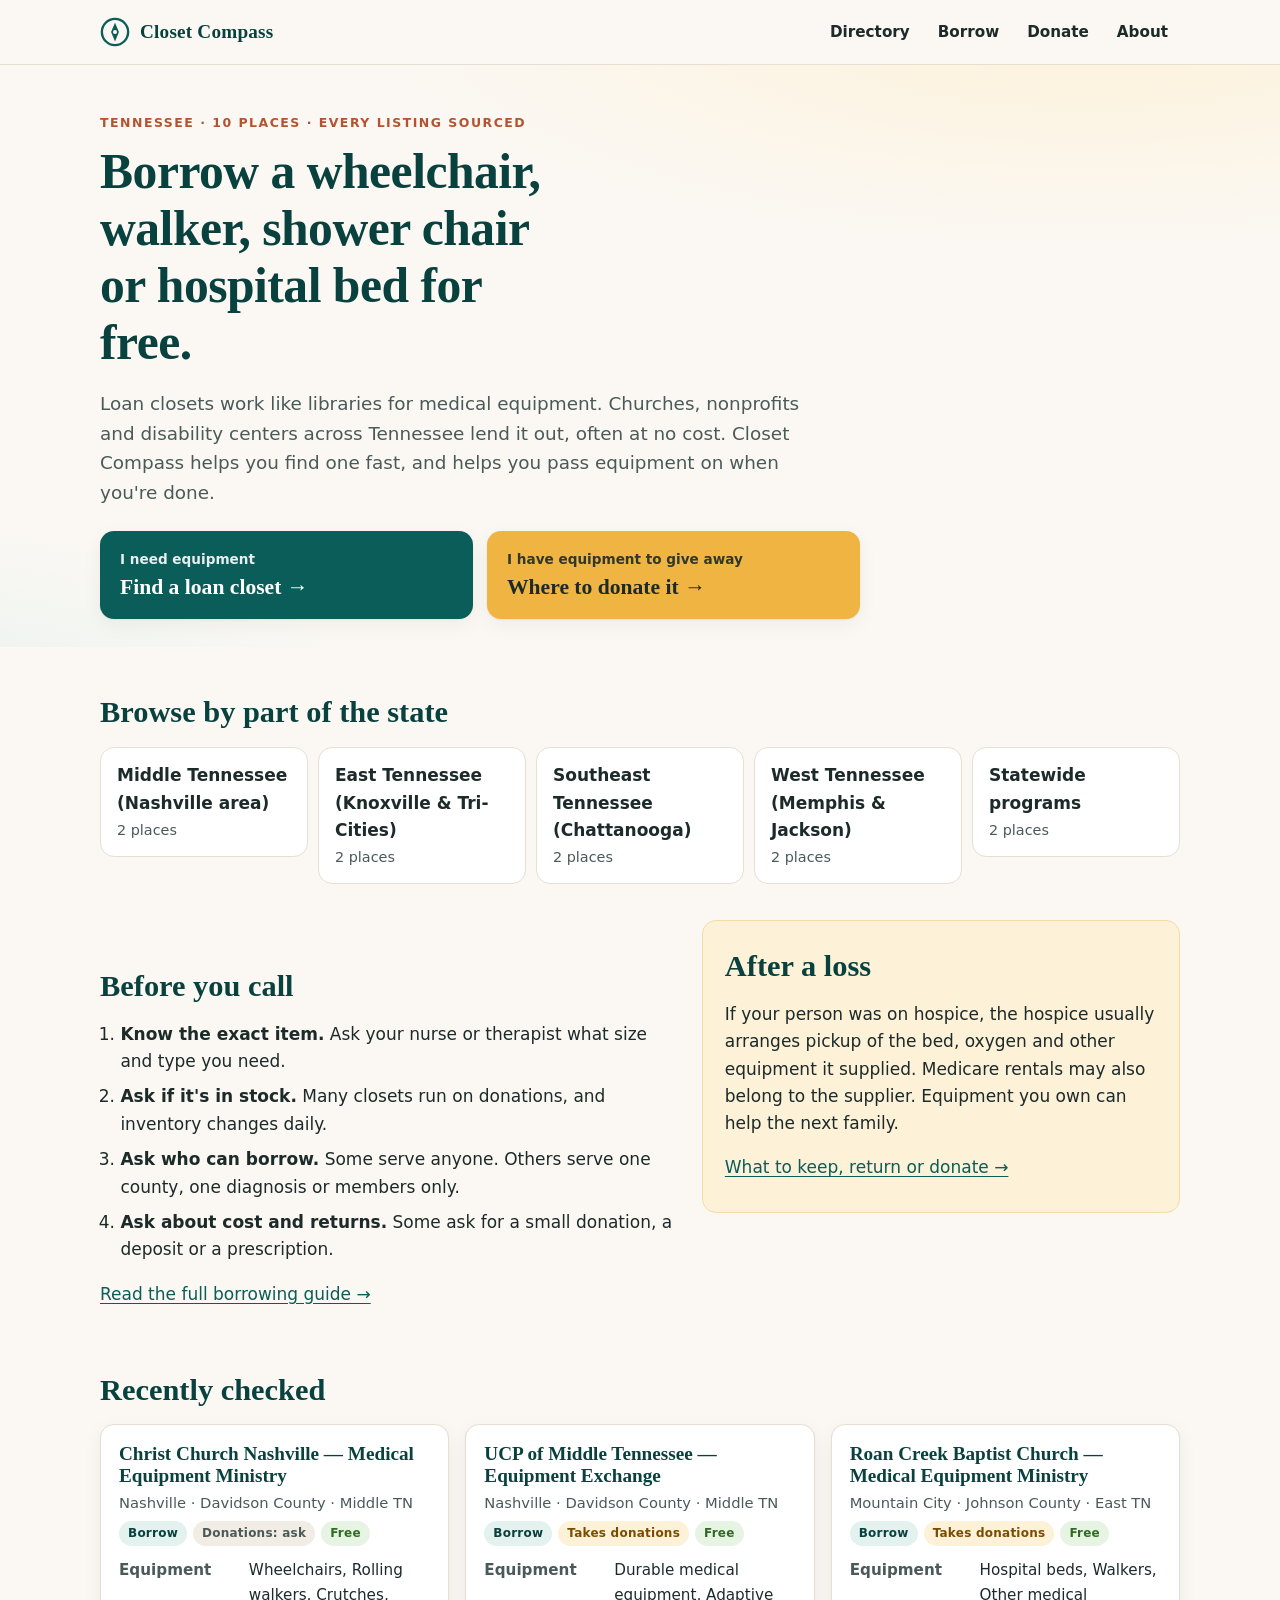
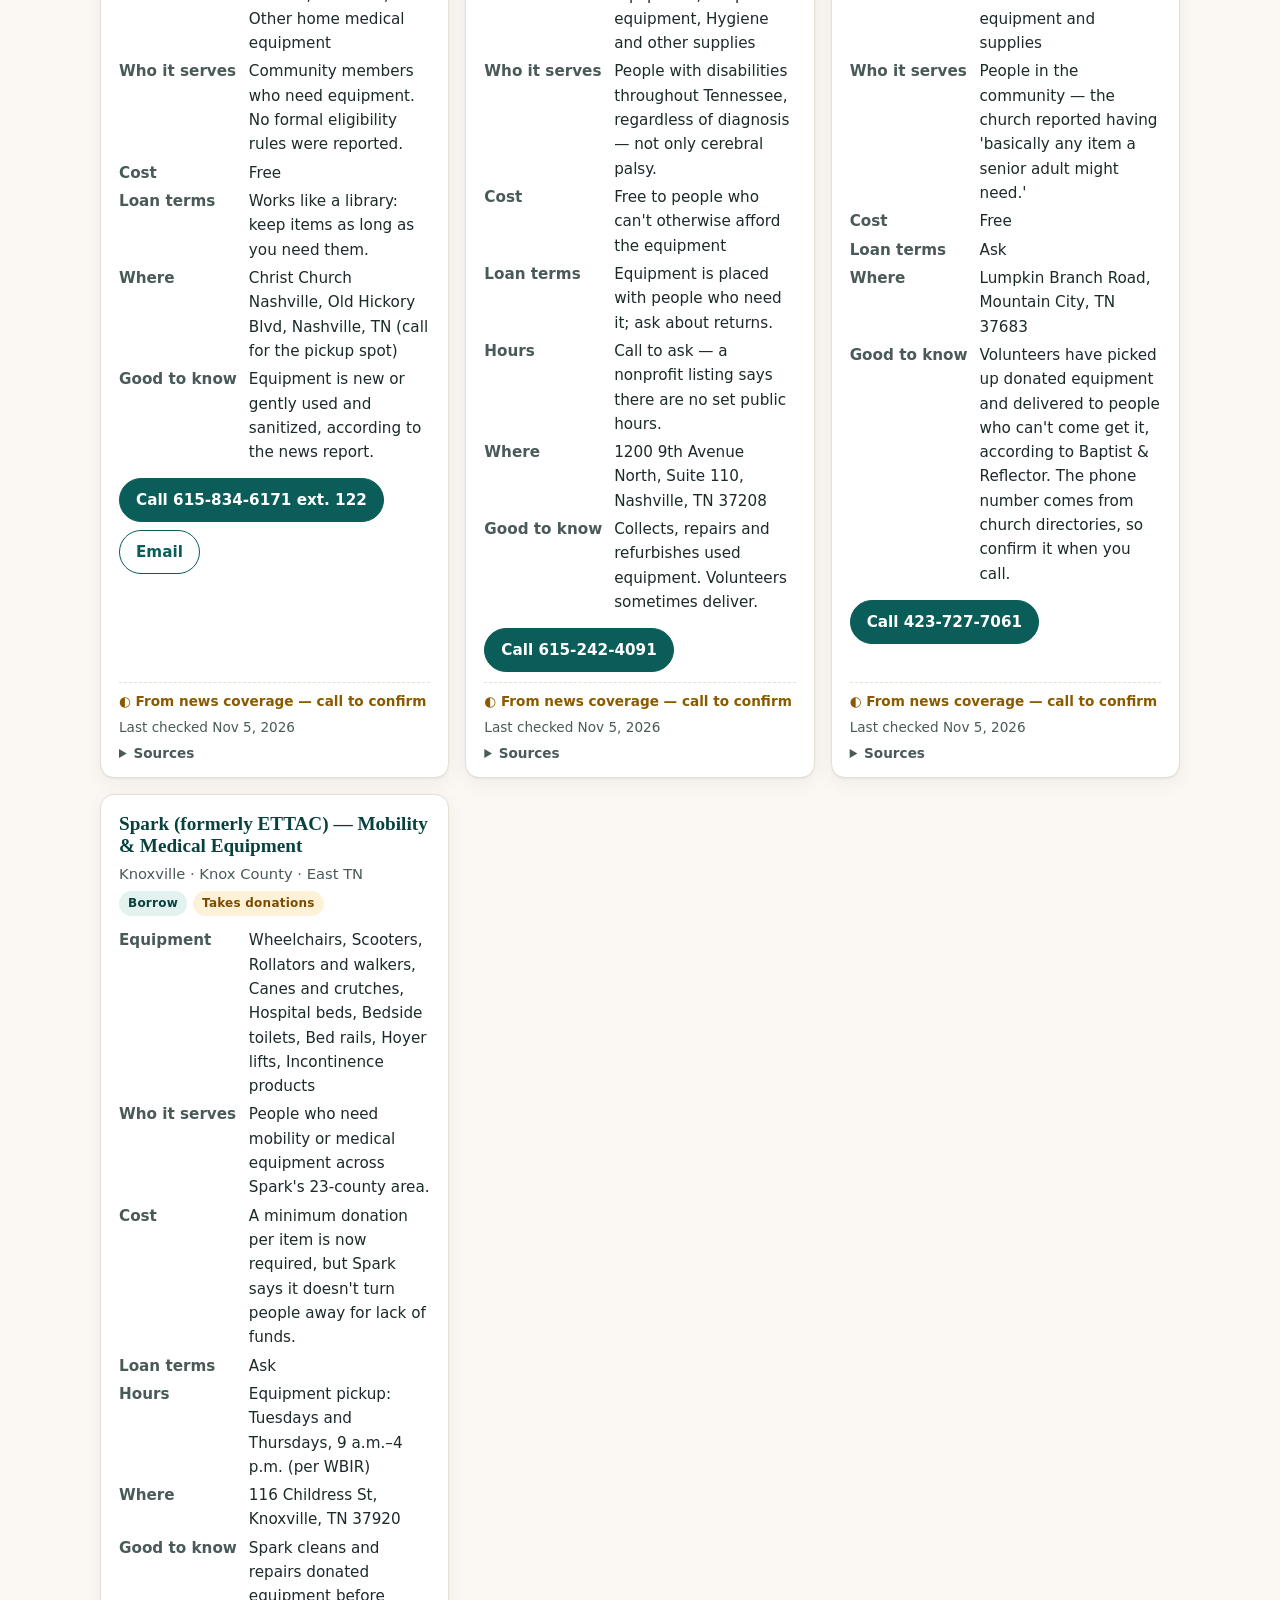
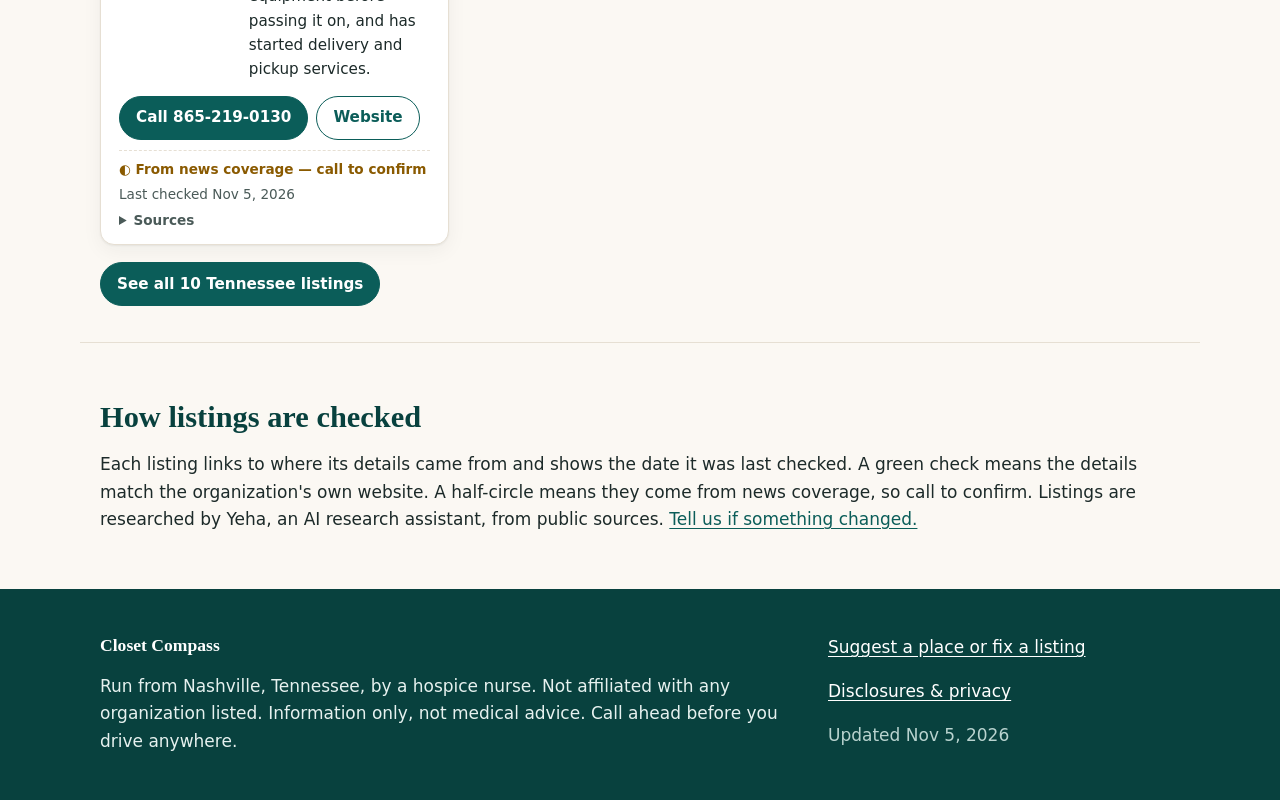
==== docs/index.html @ cf638378 "Launch Closet Compass: Tennessee directory, two guides, Yeha's operating manual Co-Authored-By: Clau" ====
<!DOCTYPE html>
<html lang="en-US">
<head>
  <meta charset="utf-8">
  <meta name="viewport" content="width=device-width, initial-scale=1">
  <title>Closet Compass — Borrow or donate medical equipment in Tennessee — free.</title>
  <meta name="description" content="A free, source-checked directory of Tennessee loan closets where you can borrow wheelchairs, walkers, shower chairs and hospital beds, plus where to donate equipment you no longer need.">
  <link rel="canonical" href="http://localhost:8000/">
  <meta property="og:type" content="website">
  <meta property="og:title" content="Closet Compass">
  <meta property="og:description" content="A free, source-checked directory of Tennessee loan closets where you can borrow wheelchairs, walkers, shower chairs and hospital beds, plus where to donate equipment you no longer need.">
  <meta property="og:url" content="http://localhost:8000/">
  <meta property="og:site_name" content="Closet Compass">
  <meta name="theme-color" content="#0b5d59">
  
  <link rel="icon" href="/static/favicon.svg" type="image/svg+xml">
  <link rel="stylesheet" href="/static/style.css?v=0f59dc75">
  
  
</head>
<body>
  <a class="skip" href="#main">Skip to content</a>
  <header class="site-header">
    <div class="wrap header-row">
      <a class="brand" href="/" aria-label="Closet Compass home">
        <svg class="brand-mark" viewBox="0 0 32 32" aria-hidden="true"><circle cx="16" cy="16" r="14" fill="none" stroke="currentColor" stroke-width="2.5"/><path d="M16 6l4.2 10L16 26l-4.2-10z" fill="currentColor"/><circle cx="16" cy="16" r="2.2" fill="#fbf8f3"/></svg>
        <span>Closet Compass</span>
      </a>
      <nav class="site-nav" aria-label="Main">
        <a href="/tennessee/">Directory</a>
        <a href="/guides/borrow-medical-equipment-free/">Borrow</a>
        <a href="/guides/medical-equipment-after-a-death/">Donate</a>
        <a href="/about/">About</a>
      </nav>
    </div>
  </header>

  <main id="main">
    
<section class="hero">
  <div class="wrap">
    <p class="eyebrow">Tennessee · 10 places · every listing sourced</p>
    <h1>Borrow a wheelchair, walker, shower chair or hospital bed for free.</h1>
    <p class="lede">Loan closets work like libraries for medical equipment. Churches, nonprofits and disability centers across Tennessee lend it out, often at no cost. Closet Compass helps you find one fast, and helps you pass equipment on when you're done.</p>
    <div class="hero-paths">
      <a class="path-card" href="/tennessee/">
        <span class="path-kicker">I need equipment</span>
        <span class="path-title">Find a loan closet →</span>
      </a>
      <a class="path-card path-donate" href="/guides/medical-equipment-after-a-death/">
        <span class="path-kicker">I have equipment to give away</span>
        <span class="path-title">Where to donate it →</span>
      </a>
    </div>
  </div>
</section>

<section class="wrap section">
  <h2>Browse by part of the state</h2>
  <ul class="region-grid">
    
    <li><a class="region-link" href="/tennessee/#region-middle"><strong>Middle Tennessee (Nashville area)</strong><span>2 places</span></a></li>
    
    <li><a class="region-link" href="/tennessee/#region-east"><strong>East Tennessee (Knoxville &amp; Tri-Cities)</strong><span>2 places</span></a></li>
    
    <li><a class="region-link" href="/tennessee/#region-southeast"><strong>Southeast Tennessee (Chattanooga)</strong><span>2 places</span></a></li>
    
    <li><a class="region-link" href="/tennessee/#region-west"><strong>West Tennessee (Memphis &amp; Jackson)</strong><span>2 places</span></a></li>
    
    <li><a class="region-link" href="/tennessee/#region-statewide"><strong>Statewide programs</strong><span>2 places</span></a></li>
    
  </ul>
</section>

<section class="wrap section two-col">
  <div>
    <h2>Before you call</h2>
    <ol class="steps">
      <li><strong>Know the exact item.</strong> Ask your nurse or therapist what size and type you need.</li>
      <li><strong>Ask if it's in stock.</strong> Many closets run on donations, and inventory changes daily.</li>
      <li><strong>Ask who can borrow.</strong> Some serve anyone. Others serve one county, one diagnosis or members only.</li>
      <li><strong>Ask about cost and returns.</strong> Some ask for a small donation, a deposit or a prescription.</li>
    </ol>
    <p><a href="/guides/borrow-medical-equipment-free/">Read the full borrowing guide →</a></p>
  </div>
  <div class="callout">
    <h2>After a loss</h2>
    <p>If your person was on hospice, the hospice usually arranges pickup of the bed, oxygen and other equipment it supplied. Medicare rentals may also belong to the supplier. Equipment you own can help the next family.</p>
    <p><a href="/guides/medical-equipment-after-a-death/">What to keep, return or donate →</a></p>
  </div>
</section>

<section class="wrap section">
  <h2>Recently checked</h2>
  <div class="card-grid">
    <article class="card listing" id="christ-church-nashville" data-region="middle" data-offers="borrow" data-text="christ church nashville — medical equipment ministry nashville davidson wheelchairs rolling walkers crutches other home medical equipment">
  <header>
    <h3>Christ Church Nashville — Medical Equipment Ministry</h3>
    <p class="where">Nashville · Davidson County · Middle TN</p>
    <p class="badges">
      <span class="badge badge-borrow">Borrow</span>
      <span class="badge badge-ask">Donations: ask</span>
      <span class="badge badge-free">Free</span>
    </p>
  </header>
  <dl class="facts">
    <dt>Equipment</dt><dd>Wheelchairs, Rolling walkers, Crutches, Other home medical equipment</dd>
    <dt>Who it serves</dt><dd>Community members who need equipment. No formal eligibility rules were reported.</dd>
    <dt>Cost</dt><dd>Free</dd>
    <dt>Loan terms</dt><dd>Works like a library: keep items as long as you need them.</dd>
    
    <dt>Where</dt><dd>Christ Church Nashville, Old Hickory Blvd, Nashville, TN (call for the pickup spot)</dd>
    <dt>Good to know</dt><dd>Equipment is new or gently used and sanitized, according to the news report.</dd>
  </dl>
  <p class="actions">
    <a class="btn btn-primary" href="tel:6158346171,122">Call 615-834-6171 ext. 122</a>
    <a class="btn" href="mailto:medicalequipment@ccnash.org">Email</a>
    
  </p>
  <footer class="provenance">
    <span class="conf conf-news" title="Details come from a news story; call to confirm">◐ From news coverage — call to confirm</span>

    <span class="checked">Last checked Nov 5, 2026</span>
    <details>
      <summary>Sources</summary>
      <ul><li><a href="https://www.newschannel5.com/news/free-medical-equipment-library-helps-nashville-community-in-need" rel="noopener">NewsChannel 5 (WTVF): Free medical equipment &#39;library&#39; helps Nashville community in need (Aug 16, 2025)</a></li></ul>
    </details>
  </footer>
</article><article class="card listing" id="ucp-middle-tennessee" data-region="middle" data-offers="borrow donate" data-text="ucp of middle tennessee — equipment exchange nashville davidson durable medical equipment adaptive equipment hygiene and other supplies">
  <header>
    <h3>UCP of Middle Tennessee — Equipment Exchange</h3>
    <p class="where">Nashville · Davidson County · Middle TN</p>
    <p class="badges">
      <span class="badge badge-borrow">Borrow</span>
      <span class="badge badge-donate">Takes donations</span>
      <span class="badge badge-free">Free</span>
    </p>
  </header>
  <dl class="facts">
    <dt>Equipment</dt><dd>Durable medical equipment, Adaptive equipment, Hygiene and other supplies</dd>
    <dt>Who it serves</dt><dd>People with disabilities throughout Tennessee, regardless of diagnosis — not only cerebral palsy.</dd>
    <dt>Cost</dt><dd>Free to people who can&#39;t otherwise afford the equipment</dd>
    <dt>Loan terms</dt><dd>Equipment is placed with people who need it; ask about returns.</dd>
    <dt>Hours</dt><dd>Call to ask — a nonprofit listing says there are no set public hours.</dd>
    <dt>Where</dt><dd>1200 9th Avenue North, Suite 110, Nashville, TN 37208</dd>
    <dt>Good to know</dt><dd>Collects, repairs and refurbishes used equipment. Volunteers sometimes deliver.</dd>
  </dl>
  <p class="actions">
    <a class="btn btn-primary" href="tel:6152424091">Call 615-242-4091</a>
    
    
  </p>
  <footer class="provenance">
    <span class="conf conf-news" title="Details come from a news story; call to confirm">◐ From news coverage — call to confirm</span>

    <span class="checked">Last checked Nov 5, 2026</span>
    <details>
      <summary>Sources</summary>
      <ul><li><a href="https://newschannel5.com/talk-of-the-town/the-most-asked-about-ms-cheap-segment" rel="noopener">NewsChannel 5: UCP Equipment Exchange (Ms. Cheap segment)</a></li><li><a href="https://states.aarp.org/tn-crutches" rel="noopener">AARP Tennessee: Recycle Your Old Medical Equipment</a></li><li><a href="https://www.causeiq.com/organizations/united-cerebral-palsy-of-middle-tennessee,581663741/" rel="noopener">Cause IQ: United Cerebral Palsy of Middle Tennessee (IRS filing data)</a></li><li><a href="https://givingconnection-production.herokuapp.com/locations/570" rel="noopener">GivingConnection: United Cerebral Palsy of Middle TN (listing not yet verified by the nonprofit)</a></li></ul>
    </details>
  </footer>
</article><article class="card listing" id="roan-creek-baptist-mountain-city" data-region="east" data-offers="borrow donate" data-text="roan creek baptist church — medical equipment ministry mountain city johnson hospital beds walkers other medical equipment and supplies">
  <header>
    <h3>Roan Creek Baptist Church — Medical Equipment Ministry</h3>
    <p class="where">Mountain City · Johnson County · East TN</p>
    <p class="badges">
      <span class="badge badge-borrow">Borrow</span>
      <span class="badge badge-donate">Takes donations</span>
      <span class="badge badge-free">Free</span>
    </p>
  </header>
  <dl class="facts">
    <dt>Equipment</dt><dd>Hospital beds, Walkers, Other medical equipment and supplies</dd>
    <dt>Who it serves</dt><dd>People in the community — the church reported having &#39;basically any item a senior adult might need.&#39;</dd>
    <dt>Cost</dt><dd>Free</dd>
    <dt>Loan terms</dt><dd>Ask</dd>
    
    <dt>Where</dt><dd>Lumpkin Branch Road, Mountain City, TN 37683</dd>
    <dt>Good to know</dt><dd>Volunteers have picked up donated equipment and delivered to people who can&#39;t come get it, according to Baptist &amp; Reflector. The phone number comes from church directories, so confirm it when you call.</dd>
  </dl>
  <p class="actions">
    <a class="btn btn-primary" href="tel:4237277061">Call 423-727-7061</a>
    
    
  </p>
  <footer class="provenance">
    <span class="conf conf-news" title="Details come from a news story; call to confirm">◐ From news coverage — call to confirm</span>

    <span class="checked">Last checked Nov 5, 2026</span>
    <details>
      <summary>Sources</summary>
      <ul><li><a href="https://baptistandreflector.org/churchs-medical-equipment-ministry-is-god-sent" rel="noopener">Baptist &amp; Reflector: Church&#39;s medical equipment ministry is &#39;God-sent&#39; (Nov 11, 2024)</a></li><li><a href="https://churcheslist.com/roan-creek-baptist-church" rel="noopener">Church directory listing for Roan Creek Baptist Church</a></li></ul>
    </details>
  </footer>
</article><article class="card listing" id="spark-knoxville" data-region="east" data-offers="borrow donate" data-text="spark (formerly ettac) — mobility &amp; medical equipment knoxville knox wheelchairs scooters rollators and walkers canes and crutches hospital beds bedside toilets bed rails hoyer lifts incontinence products">
  <header>
    <h3>Spark (formerly ETTAC) — Mobility &amp; Medical Equipment</h3>
    <p class="where">Knoxville · Knox County · East TN</p>
    <p class="badges">
      <span class="badge badge-borrow">Borrow</span>
      <span class="badge badge-donate">Takes donations</span>
      
    </p>
  </header>
  <dl class="facts">
    <dt>Equipment</dt><dd>Wheelchairs, Scooters, Rollators and walkers, Canes and crutches, Hospital beds, Bedside toilets, Bed rails, Hoyer lifts, Incontinence products</dd>
    <dt>Who it serves</dt><dd>People who need mobility or medical equipment across Spark&#39;s 23-county area.</dd>
    <dt>Cost</dt><dd>A minimum donation per item is now required, but Spark says it doesn&#39;t turn people away for lack of funds.</dd>
    <dt>Loan terms</dt><dd>Ask</dd>
    <dt>Hours</dt><dd>Equipment pickup: Tuesdays and Thursdays, 9 a.m.–4 p.m. (per WBIR)</dd>
    <dt>Where</dt><dd>116 Childress St, Knoxville, TN 37920</dd>
    <dt>Good to know</dt><dd>Spark cleans and repairs donated equipment before passing it on, and has started delivery and pickup services.</dd>
  </dl>
  <p class="actions">
    <a class="btn btn-primary" href="tel:8652190130">Call 865-219-0130</a>
    
    <a class="btn" href="https://www.sparktn.org/" rel="noopener">Website</a>
  </p>
  <footer class="provenance">
    <span class="conf conf-news" title="Details come from a news story; call to confirm">◐ From news coverage — call to confirm</span>

    <span class="checked">Last checked Nov 5, 2026</span>
    <details>
      <summary>Sources</summary>
      <ul><li><a href="https://wbir.com/article/life/heartwarming/spark-mobility-expands-mission/51-a130d41f-566b-4e42-9097-07a4de8e8160" rel="noopener">WBIR: Spark mobility expands mission</a></li><li><a href="https://news.yahoo.com/shopper-blog-plan-may-not-175148080.html?fr=sycsrp_catchall" rel="noopener">Knoxville News Sentinel (via Yahoo): Spark phone and South Knoxville office</a></li><li><a href="https://ofccp-apps.dol.gov/node/326102" rel="noopener">U.S. Department of Labor directory listing: Spark formerly ETTAC (address, phone, website)</a></li></ul>
    </details>
  </footer>
</article>
  </div>
  <p><a class="btn btn-primary" href="/tennessee/">See all 10 Tennessee listings</a></p>
</section>

<section class="wrap section trust">
  <h2>How listings are checked</h2>
  <p>Each listing links to where its details came from and shows the date it was last checked. A green check means the details match the organization's own website. A half-circle means they come from news coverage, so call to confirm. Listings are researched by Yeha, an AI research assistant, from public sources. <a href="/suggest/">Tell us if something changed.</a></p>
</section>

  </main>

  <footer class="site-footer">
    <div class="wrap footer-grid">
      <div>
        <p class="footer-brand">Closet Compass</p>
        <p>Run from Nashville, Tennessee, by a hospice nurse. Not affiliated with any organization listed. Information only, not medical advice. Call ahead before you drive anywhere.</p>
      </div>
      <div>
        <p><a href="/suggest/">Suggest a place or fix a listing</a></p>
        <p><a href="/disclosures/">Disclosures &amp; privacy</a></p>
        <p class="muted">Updated Nov 5, 2026</p>
      </div>
    </div>
  </footer>
  
</body>
</html>
---- static/style.css ----
/* Closet Compass — warm, calm, readable on a phone in a hospital hallway. */
:root {
  --ink: #1c2a29;
  --ink-soft: #4a5a58;
  --paper: #fbf8f3;
  --card: #ffffff;
  --line: #e6dfd3;
  --teal: #0b5d59;
  --teal-deep: #08413e;
  --teal-wash: #e3f1ef;
  --marigold: #f0b443;
  --marigold-wash: #fdf1d8;
  --clay: #b5532f;
  --radius: 14px;
  --shadow: 0 1px 2px rgba(28, 42, 41, .06), 0 6px 20px rgba(28, 42, 41, .05);
  --serif: ui-serif, "Iowan Old Style", "Palatino Linotype", Palatino, Georgia, serif;
  --sans: system-ui, -apple-system, "Segoe UI", Roboto, "Helvetica Neue", Arial, sans-serif;
}
* { box-sizing: border-box; }
html { -webkit-text-size-adjust: 100%; }
body { margin: 0; background: var(--paper); color: var(--ink); font: 17px/1.6 var(--sans); }
a { color: var(--teal); text-underline-offset: 3px; }
a:hover { color: var(--teal-deep); }
:focus-visible { outline: 3px solid var(--marigold); outline-offset: 2px; border-radius: 6px; }
img { max-width: 100%; height: auto; }
.wrap { max-width: 1120px; margin: 0 auto; padding: 0 20px; }
.narrow { max-width: 760px; }
.muted { color: var(--ink-soft); font-weight: 400; }
.sr-only { position: absolute; width: 1px; height: 1px; overflow: hidden; clip: rect(0 0 0 0); white-space: nowrap; }
.skip { position: absolute; left: -999px; top: 8px; background: var(--ink); color: #fff; padding: 8px 12px; border-radius: 8px; z-index: 10; }
.skip:focus { left: 8px; }

/* Header */
.site-header { background: var(--paper); border-bottom: 1px solid var(--line); position: sticky; top: 0; z-index: 5; }
.header-row { display: flex; align-items: center; justify-content: space-between; gap: 16px; min-height: 64px; flex-wrap: wrap; }
.brand { display: inline-flex; align-items: center; gap: 10px; color: var(--teal-deep); text-decoration: none; font: 700 1.2rem/1 var(--serif); letter-spacing: .2px; }
.brand-mark { width: 30px; height: 30px; color: var(--teal); }
.site-nav { display: flex; gap: 4px; flex-wrap: wrap; }
.site-nav a { color: var(--ink); text-decoration: none; padding: 8px 12px; border-radius: 999px; font-weight: 600; font-size: .95rem; }
.site-nav a:hover { background: var(--teal-wash); }
.site-nav a[aria-current="page"] { background: var(--teal); color: #fff; }

/* Type */
h1, h2, h3 { font-family: var(--serif); line-height: 1.15; color: var(--teal-deep); }
h1 { font-size: clamp(2rem, 5vw, 3.1rem); margin: .2em 0 .35em; letter-spacing: -.5px; }
h2 { font-size: clamp(1.4rem, 3vw, 1.9rem); margin: 1.6em 0 .5em; }
h3 { font-size: 1.2rem; margin: 0 0 .25em; }
.eyebrow { text-transform: uppercase; letter-spacing: .12em; font-size: .78rem; font-weight: 700; color: var(--clay); margin: 0; }
.lede { font-size: 1.15rem; color: var(--ink-soft); max-width: 62ch; }
.byline { font-size: .9rem; color: var(--ink-soft); }

/* Hero */
.hero { padding: 48px 0 28px; background:
  radial-gradient(1200px 400px at 85% -10%, var(--marigold-wash), transparent 60%),
  radial-gradient(900px 400px at -10% 120%, var(--teal-wash), transparent 60%); }
.hero h1 { max-width: 18ch; }
.hero-paths { display: grid; grid-template-columns: repeat(auto-fit, minmax(260px, 1fr)); gap: 14px; margin-top: 24px; max-width: 760px; }
.path-card { display: block; text-decoration: none; background: var(--teal); color: #fff; border-radius: var(--radius); padding: 18px 20px; box-shadow: var(--shadow); transition: transform .15s ease; }
.path-card:hover { transform: translateY(-2px); color: #fff; background: var(--teal-deep); }
.path-donate { background: var(--marigold); color: var(--ink); }
.path-donate:hover { background: #e3a22c; color: var(--ink); }
.path-kicker { display: block; font-size: .85rem; opacity: .9; font-weight: 600; }
.path-title { display: block; font: 700 1.35rem/1.2 var(--serif); margin-top: 4px; }

/* Sections */
.section { margin: 36px auto; }
.two-col { display: grid; grid-template-columns: 1.2fr 1fr; gap: 28px; align-items: start; }
@media (max-width: 820px) { .two-col { grid-template-columns: 1fr; } }
.steps { padding-left: 1.2em; } .steps li { margin: .5em 0; }
.callout { background: var(--marigold-wash); border: 1px solid #f3dca6; border-radius: var(--radius); padding: 4px 22px 14px; }
.callout h2 { margin-top: .8em; }
.trust { border-top: 1px solid var(--line); padding-top: 8px; }
.region-grid { list-style: none; padding: 0; display: grid; grid-template-columns: repeat(auto-fit, minmax(190px, 1fr)); gap: 10px; }
.region-link { display: flex; flex-direction: column; gap: 2px; padding: 14px 16px; background: var(--card); border: 1px solid var(--line); border-radius: var(--radius); text-decoration: none; color: var(--ink); }
.region-link:hover { border-color: var(--teal); }
.region-link span { color: var(--ink-soft); font-size: .9rem; }

/* Cards */
.card-grid { display: grid; grid-template-columns: repeat(auto-fill, minmax(320px, 1fr)); gap: 16px; }
@media (max-width: 380px) { .card-grid { grid-template-columns: 1fr; } }
.card { background: var(--card); border: 1px solid var(--line); border-radius: var(--radius); padding: 18px 18px 12px; box-shadow: var(--shadow); display: flex; flex-direction: column; }
.listing .where { margin: 0 0 6px; color: var(--ink-soft); font-size: .92rem; }
.badges { margin: 0 0 8px; display: flex; gap: 6px; flex-wrap: wrap; }
.badge { font-size: .75rem; font-weight: 700; padding: 3px 9px; border-radius: 999px; background: #eee; letter-spacing: .02em; }
.badge-borrow { background: var(--teal-wash); color: var(--teal-deep); }
.badge-donate { background: var(--marigold-wash); color: #7a4c00; }
.badge-ask { background: #f1ece4; color: var(--ink-soft); }
.badge-free { background: #e7f4e4; color: #2f6b23; }
.facts { margin: 4px 0 10px; display: grid; grid-template-columns: max-content 1fr; gap: 4px 12px; font-size: .95rem; }
.facts dt { font-weight: 700; color: var(--ink-soft); }
.facts dd { margin: 0; }
@media (max-width: 520px) { .facts { grid-template-columns: 1fr; } .facts dt { margin-top: 6px; } }
.actions { display: flex; flex-wrap: wrap; gap: 8px; margin: 4px 0 10px; }
.btn { display: inline-flex; align-items: center; min-height: 44px; padding: 8px 16px; border-radius: 999px; border: 1.5px solid var(--teal); color: var(--teal); text-decoration: none; font-weight: 700; font-size: .95rem; background: #fff; }
.btn:hover { background: var(--teal-wash); }
.btn-primary { background: var(--teal); color: #fff; }
.btn-primary:hover { background: var(--teal-deep); color: #fff; }
.provenance { margin-top: auto; border-top: 1px dashed var(--line); padding-top: 8px; font-size: .85rem; color: var(--ink-soft); display: flex; flex-wrap: wrap; gap: 4px 14px; align-items: baseline; }
.provenance details { width: 100%; }
.provenance summary { cursor: pointer; font-weight: 600; }
.provenance ul { margin: 6px 0 4px; padding-left: 1.1em; }
.conf-official { color: #2f6b23; font-weight: 700; }
.conf-news { color: #8a5a00; font-weight: 700; }
.conf-directory { color: var(--clay); font-weight: 700; }

/* Directory filters */
.page-head { padding: 28px 20px 4px; }
.filters { background: var(--card); border: 1px solid var(--line); border-radius: var(--radius); padding: 14px; margin: 8px 0 18px; position: sticky; top: 72px; z-index: 3; box-shadow: var(--shadow); }
.search input { width: 100%; font-size: 1rem; padding: 12px 14px; border-radius: 10px; border: 1.5px solid var(--line); background: var(--paper); }
.search input:focus { border-color: var(--teal); outline: none; }
.chips { display: flex; gap: 6px; flex-wrap: wrap; margin-top: 10px; }
.chip { font: 600 .88rem var(--sans); padding: 7px 12px; min-height: 36px; border-radius: 999px; border: 1.5px solid var(--line); background: #fff; color: var(--ink); cursor: pointer; }
.chip[aria-pressed="true"] { background: var(--teal); border-color: var(--teal); color: #fff; }
.result-count { margin: 10px 0 0; font-size: .9rem; color: var(--ink-soft); }
.region-blurb { color: var(--ink-soft); margin-top: -4px; }
.hidden { display: none !important; }
@media (max-width: 640px) { .filters { position: static; } .site-header { position: static; } .header-row { padding-top: 8px; padding-bottom: 6px; } .site-nav a { padding: 6px 10px; } }
.nowrap { white-space: nowrap; }

/* Prose */
.prose { font-size: 1.05rem; }
.prose h2 { border-top: 1px solid var(--line); padding-top: .8em; }
.prose li { margin: .35em 0; }
.prose blockquote { margin: 1em 0; padding: 4px 18px; border-left: 4px solid var(--marigold); background: var(--marigold-wash); border-radius: 0 10px 10px 0; }
.prose table { border-collapse: collapse; width: 100%; font-size: .95rem; }
.prose th, .prose td { border: 1px solid var(--line); padding: 8px; text-align: left; vertical-align: top; }
.prose .sources { font-size: .9rem; color: var(--ink-soft); }
.prose .mini-list { list-style: none; padding: 0; }
.prose .mini-list li { background: var(--card); border: 1px solid var(--line); border-radius: 10px; padding: 10px 14px; }
.affiliate-note { font-size: .85rem; color: var(--ink-soft); }
.deck-box { border: 2px dashed var(--marigold); border-radius: var(--radius); padding: 6px 18px 12px; background: #fffaf0; }

/* Footer */
.site-footer { margin-top: 56px; background: var(--teal-deep); color: #e6f1ef; padding: 28px 0; }
.site-footer a { color: #fff; }
.footer-grid { display: grid; grid-template-columns: 2fr 1fr; gap: 24px; }
@media (max-width: 720px) { .footer-grid { grid-template-columns: 1fr; } }
.footer-brand { font: 700 1.1rem var(--serif); color: #fff; }
.site-footer .muted { color: #b9d3cf; }

@media print {
  .site-header, .filters, .site-footer, .actions { display: none; }
  body { background: #fff; }
  .card { break-inside: avoid; box-shadow: none; }
}
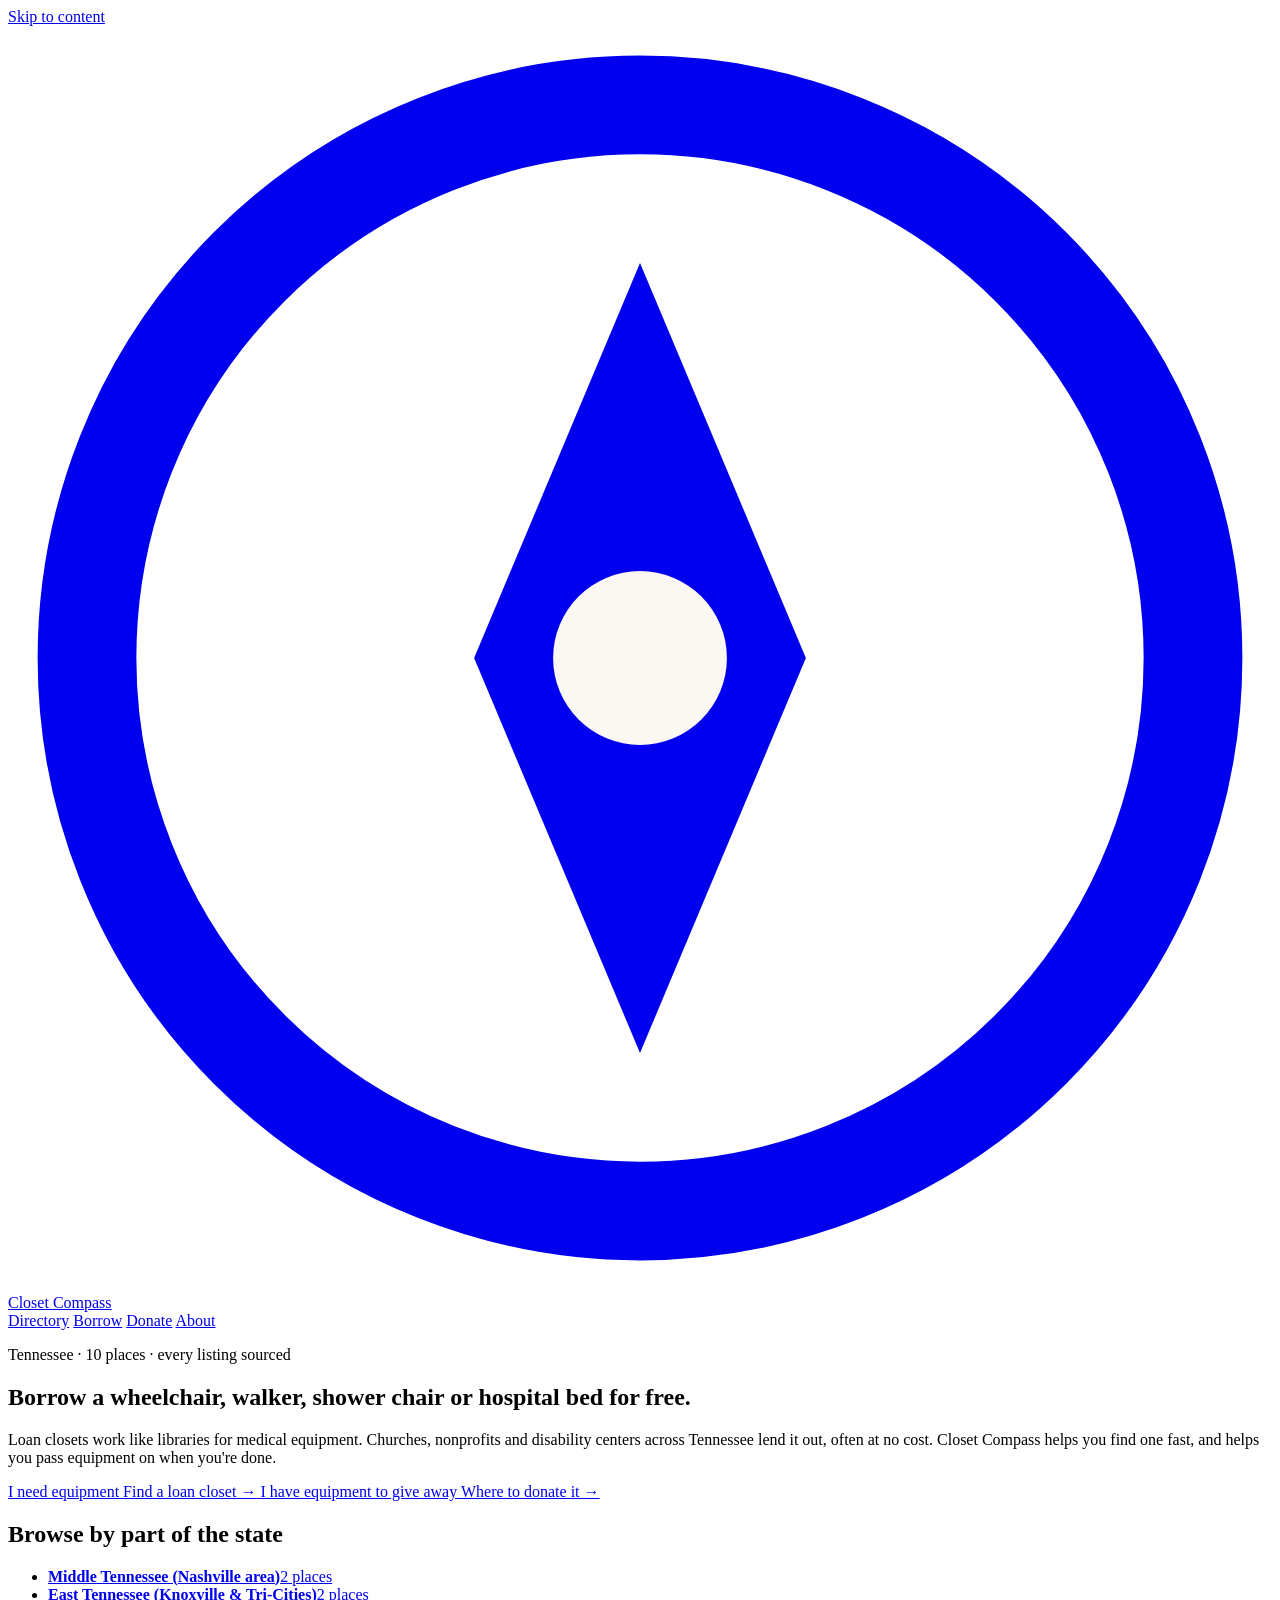
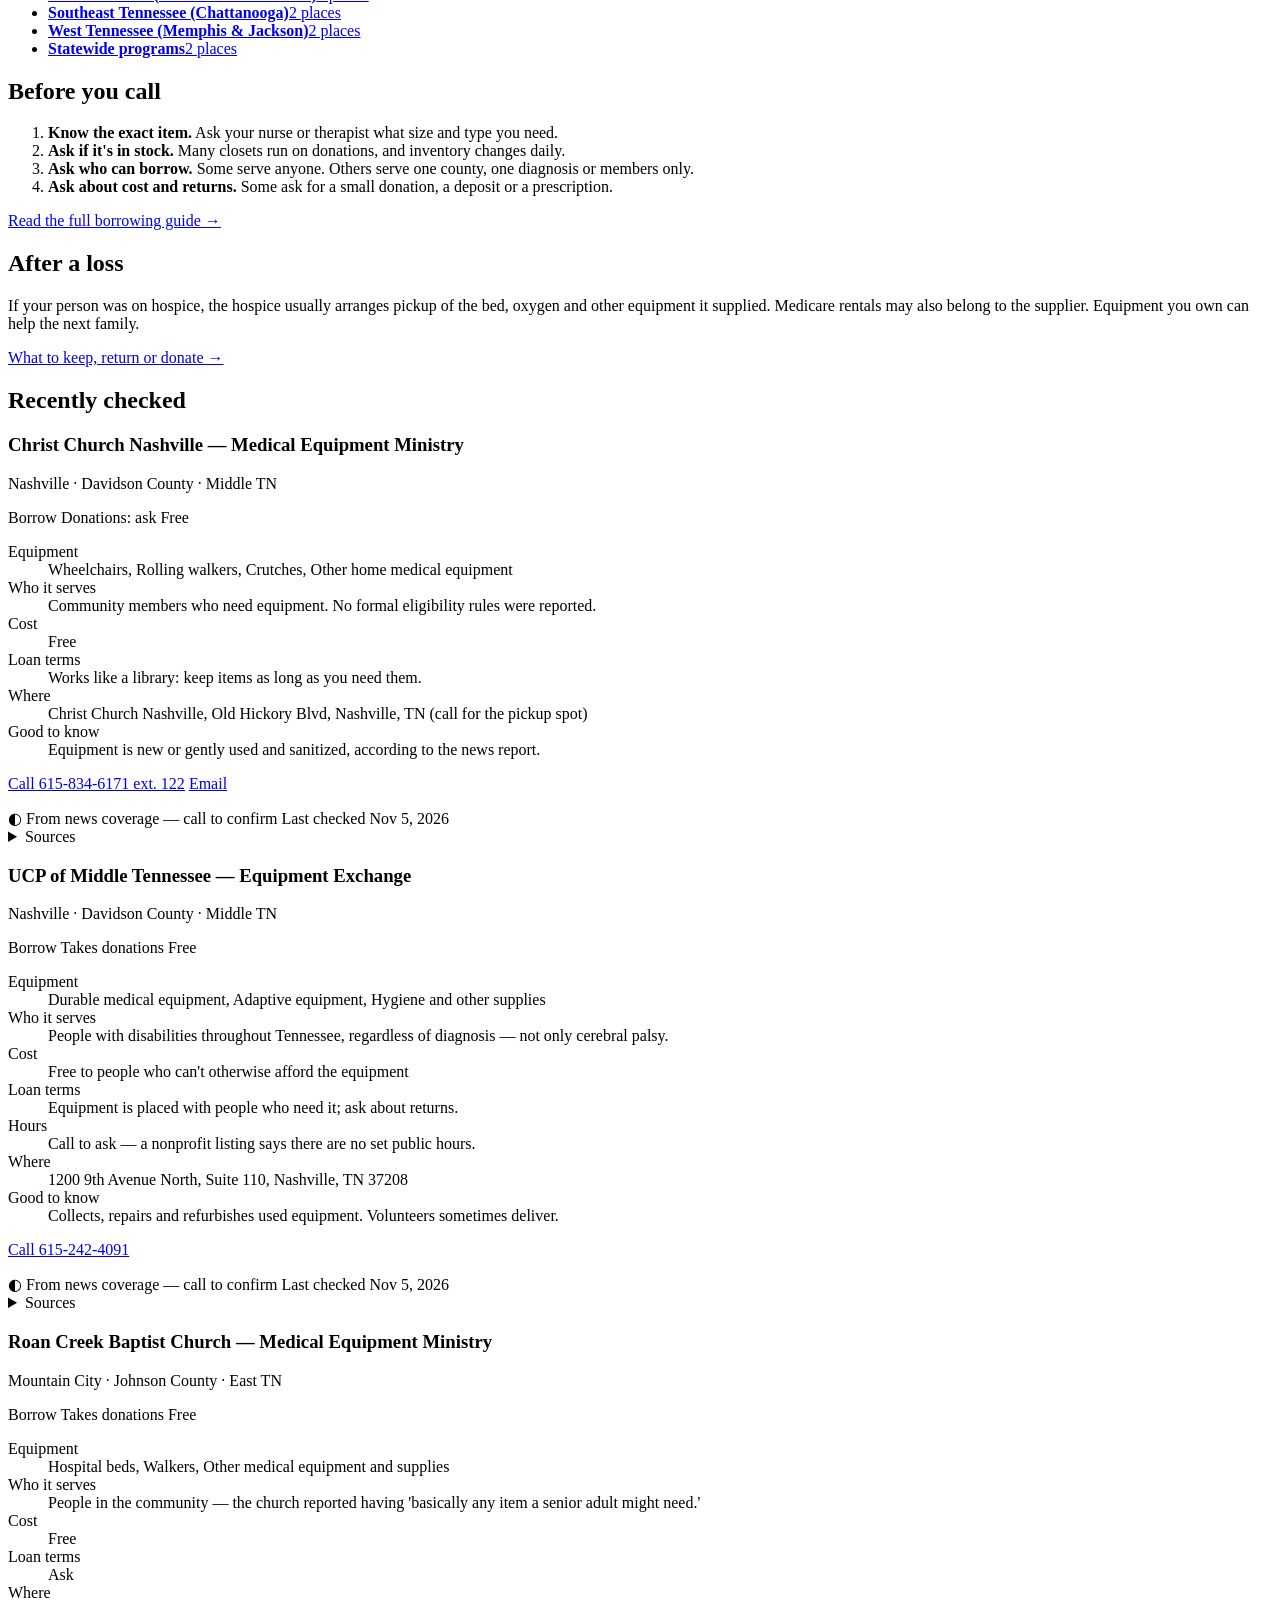
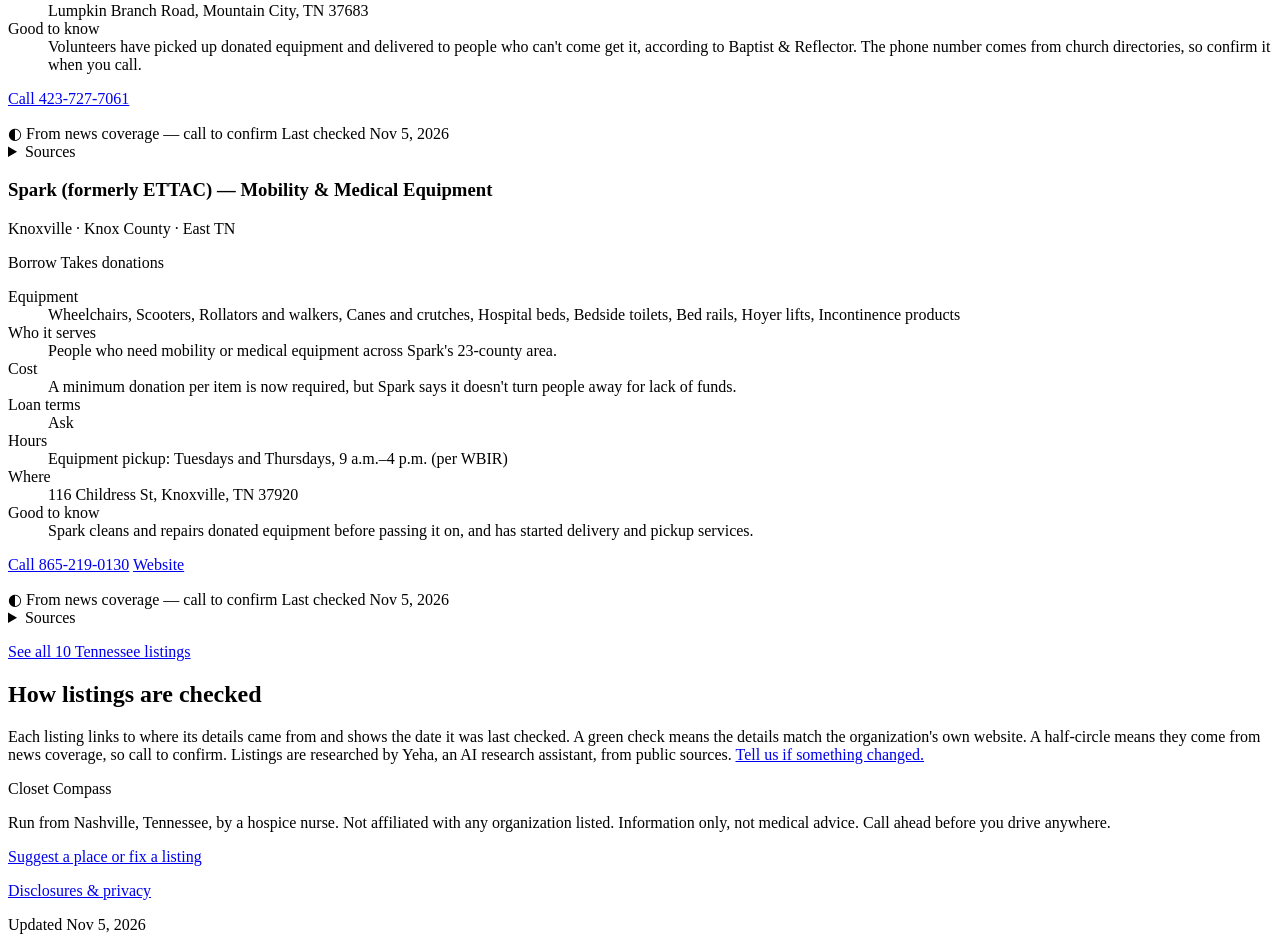
==== commit 579b2678: "Point site at thehospitalhippie-lab.github.io/closet-compass Co-Authored-By: Claude Opus 5.5 <norepl" ====
--- a/docs/index.html
+++ b/docs/index.html
@@ -5,16 +5,16 @@
   <meta name="viewport" content="width=device-width, initial-scale=1">
   <title>Closet Compass — Borrow or donate medical equipment in Tennessee — free.</title>
   <meta name="description" content="A free, source-checked directory of Tennessee loan closets where you can borrow wheelchairs, walkers, shower chairs and hospital beds, plus where to donate equipment you no longer need.">
-  <link rel="canonical" href="http://localhost:8000/">
+  <link rel="canonical" href="https://thehospitalhippie-lab.github.io/closet-compass/">
   <meta property="og:type" content="website">
   <meta property="og:title" content="Closet Compass">
   <meta property="og:description" content="A free, source-checked directory of Tennessee loan closets where you can borrow wheelchairs, walkers, shower chairs and hospital beds, plus where to donate equipment you no longer need.">
-  <meta property="og:url" content="http://localhost:8000/">
+  <meta property="og:url" content="https://thehospitalhippie-lab.github.io/closet-compass/">
   <meta property="og:site_name" content="Closet Compass">
   <meta name="theme-color" content="#0b5d59">
   
-  <link rel="icon" href="/static/favicon.svg" type="image/svg+xml">
-  <link rel="stylesheet" href="/static/style.css?v=0f59dc75">
+  <link rel="icon" href="/closet-compass/static/favicon.svg" type="image/svg+xml">
+  <link rel="stylesheet" href="/closet-compass/static/style.css?v=759d3763">
   
   
 </head>
@@ -22,15 +22,15 @@
   <a class="skip" href="#main">Skip to content</a>
   <header class="site-header">
     <div class="wrap header-row">
-      <a class="brand" href="/" aria-label="Closet Compass home">
+      <a class="brand" href="/closet-compass/" aria-label="Closet Compass home">
         <svg class="brand-mark" viewBox="0 0 32 32" aria-hidden="true"><circle cx="16" cy="16" r="14" fill="none" stroke="currentColor" stroke-width="2.5"/><path d="M16 6l4.2 10L16 26l-4.2-10z" fill="currentColor"/><circle cx="16" cy="16" r="2.2" fill="#fbf8f3"/></svg>
         <span>Closet Compass</span>
       </a>
       <nav class="site-nav" aria-label="Main">
-        <a href="/tennessee/">Directory</a>
-        <a href="/guides/borrow-medical-equipment-free/">Borrow</a>
-        <a href="/guides/medical-equipment-after-a-death/">Donate</a>
-        <a href="/about/">About</a>
+        <a href="/closet-compass/tennessee/">Directory</a>
+        <a href="/closet-compass/guides/borrow-medical-equipment-free/">Borrow</a>
+        <a href="/closet-compass/guides/medical-equipment-after-a-death/">Donate</a>
+        <a href="/closet-compass/about/">About</a>
       </nav>
     </div>
   </header>
@@ -43,11 +43,11 @@
     <h1>Borrow a wheelchair, walker, shower chair or hospital bed for free.</h1>
     <p class="lede">Loan closets work like libraries for medical equipment. Churches, nonprofits and disability centers across Tennessee lend it out, often at no cost. Closet Compass helps you find one fast, and helps you pass equipment on when you're done.</p>
     <div class="hero-paths">
-      <a class="path-card" href="/tennessee/">
+      <a class="path-card" href="/closet-compass/tennessee/">
         <span class="path-kicker">I need equipment</span>
         <span class="path-title">Find a loan closet →</span>
       </a>
-      <a class="path-card path-donate" href="/guides/medical-equipment-after-a-death/">
+      <a class="path-card path-donate" href="/closet-compass/guides/medical-equipment-after-a-death/">
         <span class="path-kicker">I have equipment to give away</span>
         <span class="path-title">Where to donate it →</span>
       </a>
@@ -59,15 +59,15 @@
   <h2>Browse by part of the state</h2>
   <ul class="region-grid">
     
-    <li><a class="region-link" href="/tennessee/#region-middle"><strong>Middle Tennessee (Nashville area)</strong><span>2 places</span></a></li>
-    
-    <li><a class="region-link" href="/tennessee/#region-east"><strong>East Tennessee (Knoxville &amp; Tri-Cities)</strong><span>2 places</span></a></li>
-    
-    <li><a class="region-link" href="/tennessee/#region-southeast"><strong>Southeast Tennessee (Chattanooga)</strong><span>2 places</span></a></li>
-    
-    <li><a class="region-link" href="/tennessee/#region-west"><strong>West Tennessee (Memphis &amp; Jackson)</strong><span>2 places</span></a></li>
-    
-    <li><a class="region-link" href="/tennessee/#region-statewide"><strong>Statewide programs</strong><span>2 places</span></a></li>
+    <li><a class="region-link" href="/closet-compass/tennessee/#region-middle"><strong>Middle Tennessee (Nashville area)</strong><span>2 places</span></a></li>
+    
+    <li><a class="region-link" href="/closet-compass/tennessee/#region-east"><strong>East Tennessee (Knoxville &amp; Tri-Cities)</strong><span>2 places</span></a></li>
+    
+    <li><a class="region-link" href="/closet-compass/tennessee/#region-southeast"><strong>Southeast Tennessee (Chattanooga)</strong><span>2 places</span></a></li>
+    
+    <li><a class="region-link" href="/closet-compass/tennessee/#region-west"><strong>West Tennessee (Memphis &amp; Jackson)</strong><span>2 places</span></a></li>
+    
+    <li><a class="region-link" href="/closet-compass/tennessee/#region-statewide"><strong>Statewide programs</strong><span>2 places</span></a></li>
     
   </ul>
 </section>
@@ -81,12 +81,12 @@
       <li><strong>Ask who can borrow.</strong> Some serve anyone. Others serve one county, one diagnosis or members only.</li>
       <li><strong>Ask about cost and returns.</strong> Some ask for a small donation, a deposit or a prescription.</li>
     </ol>
-    <p><a href="/guides/borrow-medical-equipment-free/">Read the full borrowing guide →</a></p>
+    <p><a href="/closet-compass/guides/borrow-medical-equipment-free/">Read the full borrowing guide →</a></p>
   </div>
   <div class="callout">
     <h2>After a loss</h2>
     <p>If your person was on hospice, the hospice usually arranges pickup of the bed, oxygen and other equipment it supplied. Medicare rentals may also belong to the supplier. Equipment you own can help the next family.</p>
-    <p><a href="/guides/medical-equipment-after-a-death/">What to keep, return or donate →</a></p>
+    <p><a href="/closet-compass/guides/medical-equipment-after-a-death/">What to keep, return or donate →</a></p>
   </div>
 </section>
 
@@ -227,12 +227,12 @@
   </footer>
 </article>
   </div>
-  <p><a class="btn btn-primary" href="/tennessee/">See all 10 Tennessee listings</a></p>
+  <p><a class="btn btn-primary" href="/closet-compass/tennessee/">See all 10 Tennessee listings</a></p>
 </section>
 
 <section class="wrap section trust">
   <h2>How listings are checked</h2>
-  <p>Each listing links to where its details came from and shows the date it was last checked. A green check means the details match the organization's own website. A half-circle means they come from news coverage, so call to confirm. Listings are researched by Yeha, an AI research assistant, from public sources. <a href="/suggest/">Tell us if something changed.</a></p>
+  <p>Each listing links to where its details came from and shows the date it was last checked. A green check means the details match the organization's own website. A half-circle means they come from news coverage, so call to confirm. Listings are researched by Yeha, an AI research assistant, from public sources. <a href="/closet-compass/suggest/">Tell us if something changed.</a></p>
 </section>
 
   </main>
@@ -244,8 +244,8 @@
         <p>Run from Nashville, Tennessee, by a hospice nurse. Not affiliated with any organization listed. Information only, not medical advice. Call ahead before you drive anywhere.</p>
       </div>
       <div>
-        <p><a href="/suggest/">Suggest a place or fix a listing</a></p>
-        <p><a href="/disclosures/">Disclosures &amp; privacy</a></p>
+        <p><a href="/closet-compass/suggest/">Suggest a place or fix a listing</a></p>
+        <p><a href="/closet-compass/disclosures/">Disclosures &amp; privacy</a></p>
         <p class="muted">Updated Nov 5, 2026</p>
       </div>
     </div>
